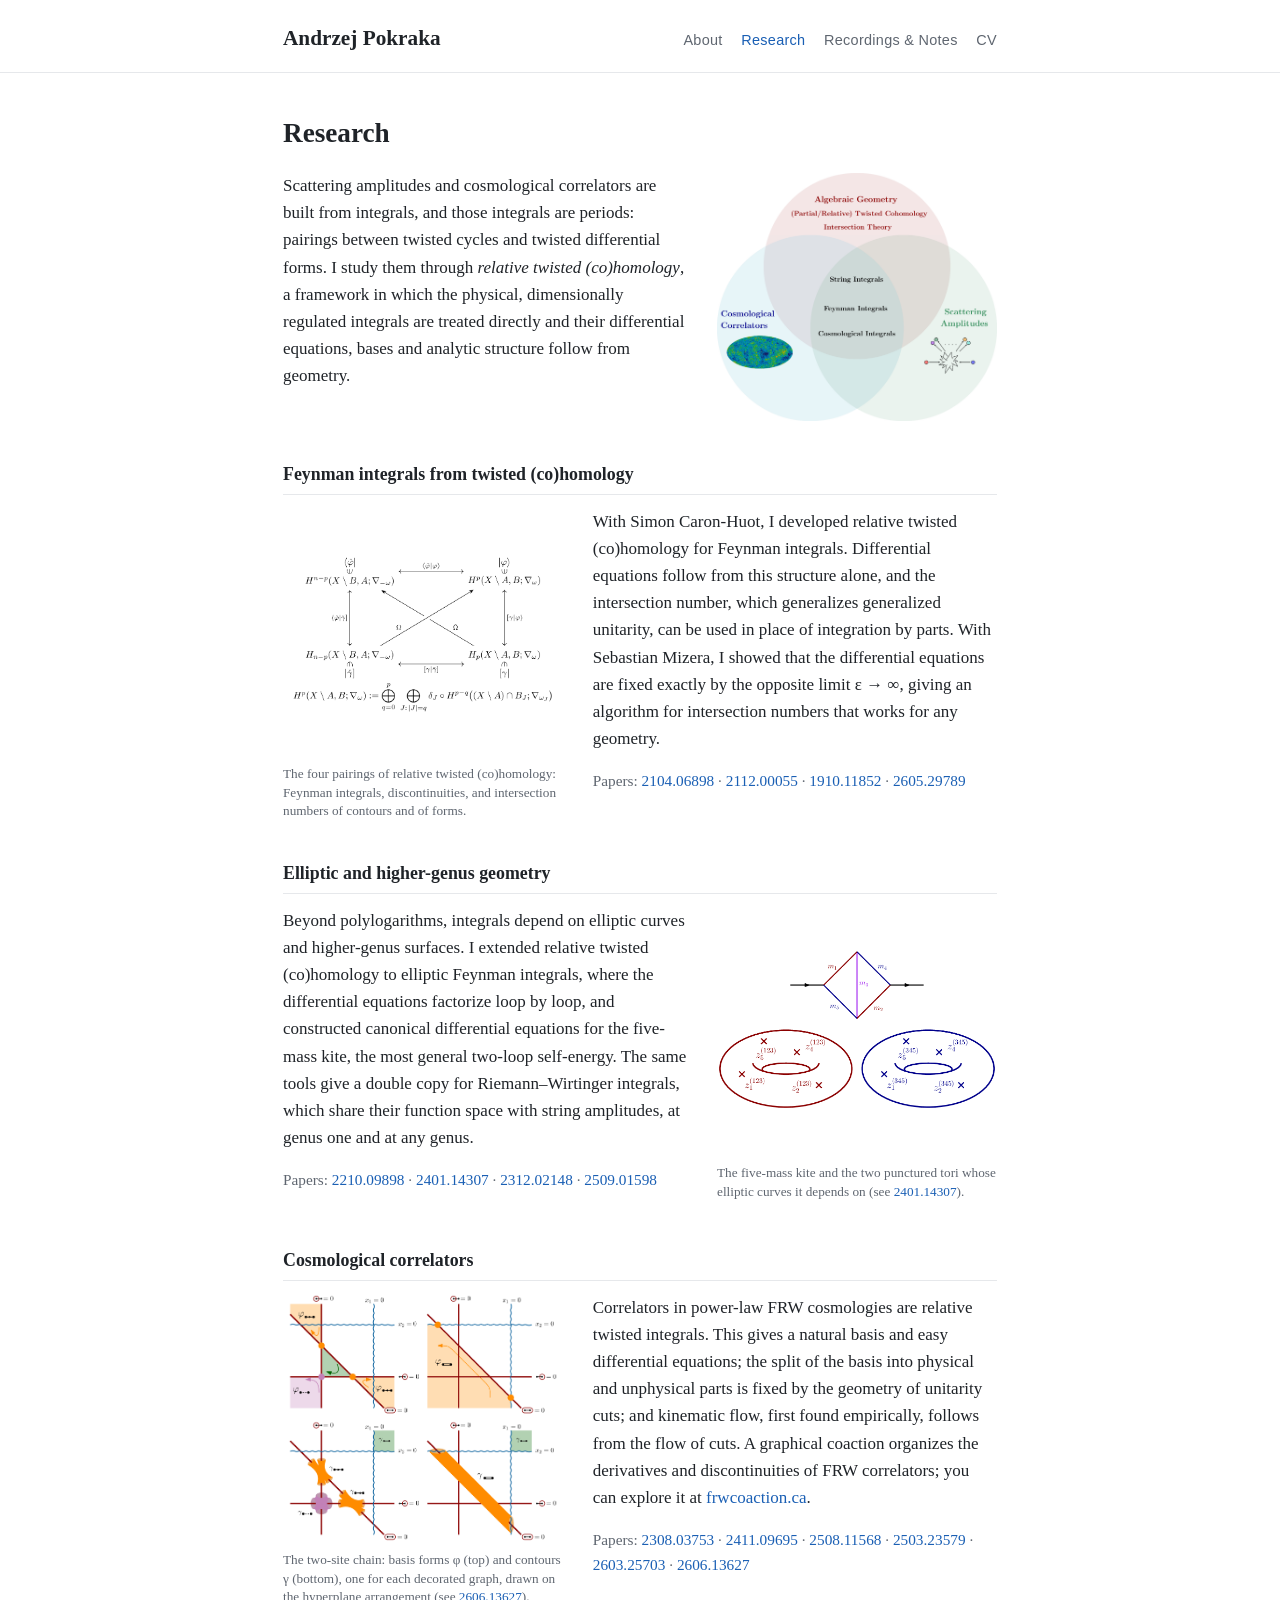
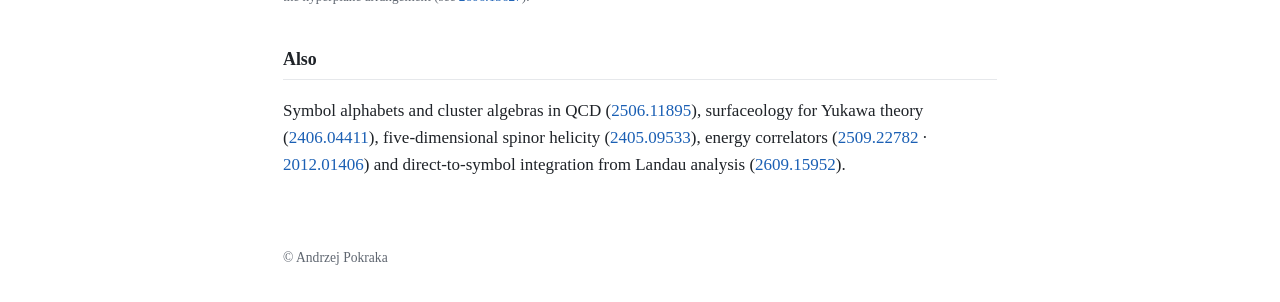
==== research.html @ 24476bbe "Launch personal website Co-Authored-By: Claude Opus 5.5 <noreply@anthropic.com>" ====
<!DOCTYPE html>
<html lang="en">
<head>
  <meta charset="utf-8">
  <meta name="viewport" content="width=device-width, initial-scale=1">
  <title>Research · Andrzej Pokraka</title>
  <link rel="stylesheet" href="style.css">
</head>
<body>
  <header class="site">
    <div class="inner">
      <a class="name" href="index.html">Andrzej Pokraka</a>
      <nav>
        <a href="index.html">About</a>
        <a href="research.html" aria-current="page">Research</a>
        <a href="notes.html">Recordings &amp; Notes</a>
        <a href="cv.pdf">CV</a>
      </nav>
    </div>
  </header>
  <main>
    <h1>Research</h1>
    <div class="row">
      <div class="text">
        <p>Scattering amplitudes and cosmological correlators are built from integrals, and
        those integrals are periods: pairings between twisted cycles and twisted differential
        forms. I study them through <em>relative twisted (co)homology</em>, a framework in
        which the physical, dimensionally regulated integrals are treated directly and their
        differential equations, bases and analytic structure follow from geometry.</p>
      </div>
      <figure class="pic">
        <a href="img/venn.png"><img src="img/venn.png" alt="Venn diagram: algebraic geometry, cosmological correlators and scattering amplitudes, overlapping in string, Feynman and cosmological integrals"></a>
      </figure>
    </div>

    <h2>Feynman integrals from twisted (co)homology</h2>
    <div class="row flip">
      <div class="text">
        <p>With Simon Caron-Huot, I developed relative twisted (co)homology for Feynman integrals.
        Differential equations follow from this structure alone, and the intersection number,
        which generalizes generalized unitarity, can be used in place of integration by parts.
        With Sebastian Mizera, I showed that the differential equations are fixed exactly by the
        opposite limit &epsilon;&nbsp;&rarr;&nbsp;&infin;, giving an algorithm for intersection numbers
        that works for any geometry.</p>
        <p class="relevant">Papers: <a href="https://arxiv.org/abs/2104.06898">2104.06898</a> · <a href="https://arxiv.org/abs/2112.00055">2112.00055</a> · <a href="https://arxiv.org/abs/1910.11852">1910.11852</a> · <a href="https://arxiv.org/abs/2605.29789">2605.29789</a></p>
      </div>
      <figure class="pic">
        <a href="img/duality.png"><img src="img/duality.png" alt="Commutative square of relative twisted cohomology and homology groups and their dual pairings"></a>
        <figcaption>The four pairings of relative twisted (co)homology: Feynman integrals, discontinuities, and intersection numbers of contours and of forms.</figcaption>
      </figure>
    </div>

    <h2>Elliptic and higher-genus geometry</h2>
    <div class="row">
      <div class="text">
        <p>Beyond polylogarithms, integrals depend on elliptic curves and higher-genus surfaces.
        I extended relative twisted (co)homology to elliptic Feynman integrals, where the
        differential equations factorize loop by loop, and constructed canonical differential
        equations for the five-mass kite, the most general two-loop self-energy. The same tools
        give a double copy for Riemann&ndash;Wirtinger integrals, which share their function space
        with string amplitudes, at genus one and at any genus.</p>
        <p class="relevant">Papers: <a href="https://arxiv.org/abs/2210.09898">2210.09898</a> · <a href="https://arxiv.org/abs/2401.14307">2401.14307</a> · <a href="https://arxiv.org/abs/2312.02148">2312.02148</a> · <a href="https://arxiv.org/abs/2509.01598">2509.01598</a></p>
      </div>
      <figure class="pic">
        <a href="img/kite_tori.png"><img src="img/kite_tori.png" alt="The five-mass kite and its two punctured tori"></a>
        <figcaption>The five-mass kite and the two punctured tori whose elliptic curves it depends on (see <a href="https://arxiv.org/abs/2401.14307">2401.14307</a>).</figcaption>
      </figure>
    </div>

    <h2>Cosmological correlators</h2>
    <div class="row flip">
      <div class="text">
        <p>Correlators in power-law FRW cosmologies are relative twisted integrals. This gives a
        natural basis and easy differential equations; the split of the basis into physical and
        unphysical parts is fixed by the geometry of unitarity cuts; and kinematic flow, first
        found empirically, follows from the flow of cuts. A graphical coaction organizes the
        derivatives and discontinuities of FRW correlators; you can explore it at
        <a href="https://frwcoaction.ca">frwcoaction.ca</a>.</p>
        <p class="relevant">Papers: <a href="https://arxiv.org/abs/2308.03753">2308.03753</a> · <a href="https://arxiv.org/abs/2411.09695">2411.09695</a> · <a href="https://arxiv.org/abs/2508.11568">2508.11568</a> · <a href="https://arxiv.org/abs/2503.23579">2503.23579</a> · <a href="https://arxiv.org/abs/2603.25703">2603.25703</a> · <a href="https://arxiv.org/abs/2606.13627">2606.13627</a></p>
      </div>
      <figure class="pic">
        <a href="img/twochain_basis.png"><img src="img/twochain_basis.png" alt="Basis forms and contours of the two-site chain drawn on its hyperplane arrangement"></a>
        <figcaption>The two-site chain: basis forms &phi; (top) and contours &gamma; (bottom), one for each decorated graph, drawn on the hyperplane arrangement (see <a href="https://arxiv.org/abs/2606.13627">2606.13627</a>).</figcaption>
      </figure>
    </div>

    <h2>Also</h2>
    <p>Symbol alphabets and cluster algebras in QCD (<a href="https://arxiv.org/abs/2506.11895">2506.11895</a>), surfaceology
    for Yukawa theory (<a href="https://arxiv.org/abs/2406.04411">2406.04411</a>), five-dimensional spinor helicity
    (<a href="https://arxiv.org/abs/2405.09533">2405.09533</a>), energy correlators (<a href="https://arxiv.org/abs/2509.22782">2509.22782</a> · <a href="https://arxiv.org/abs/2012.01406">2012.01406</a>) and
    direct-to-symbol integration from Landau analysis (<a href="https://arxiv.org/abs/2609.15952">2609.15952</a>).</p>
  </main>
  <footer>&copy; Andrzej Pokraka</footer>
</body>
</html>
---- style.css ----
:root {
  color-scheme: light;
  --bg: #ffffff;
  --text: #1f2328;
  --muted: #5f6670;
  --rule: #e6e8eb;
  --accent: #1a5fb4;       /* close to RoyalBlue in the LaTeX CV */
  --accent-soft: #e8f0fa;
  --maxw: 44rem;
}

* { box-sizing: border-box; }
html { font-size: 17px; }
body {
  margin: 0;
  background: var(--bg);
  color: var(--text);
  font-family: "Charter", "Bitstream Charter", "Iowan Old Style", Georgia, serif;
  line-height: 1.6;
}
a { color: var(--accent); text-decoration: none; }
a:hover { text-decoration: underline; }

header.site {
  border-bottom: 1px solid var(--rule);
}
header.site .inner, main, footer {
  max-width: var(--maxw);
  margin: 0 auto;
  padding: 0 1rem;
}
header.site .inner {
  display: flex;
  flex-wrap: wrap;
  align-items: baseline;
  justify-content: space-between;
  gap: .5rem 1.5rem;
  padding-top: 1.25rem;
  padding-bottom: 1rem;
}
.name {
  font-size: 1.25rem;
  font-weight: 600;
  color: var(--text);
}
nav a {
  font-family: -apple-system, BlinkMacSystemFont, "Helvetica Neue", sans-serif;
  font-size: .85rem;
  letter-spacing: .02em;
  color: var(--muted);
}
nav { display: flex; flex-wrap: wrap; gap: .3rem 1.1rem; }
nav a { white-space: nowrap; display: inline-block; }
nav a[aria-current="page"] { color: var(--accent); }

main { padding-top: 2.25rem; padding-bottom: 3rem; }
h1 { font-size: 1.6rem; font-weight: 600; margin: 0 0 1rem; }
h2 {
  font-size: 1.05rem;
  font-weight: 600;
  margin: 2.25rem 0 .75rem;
  padding-bottom: .3rem;
  border-bottom: 1px solid var(--rule);
}

/* Home */
.intro {
  display: flex;
  gap: 1.75rem;
  align-items: flex-end;
  margin-bottom: 1.75rem;
}
.intro h1 { margin-bottom: .9rem; }
.portrait {
  display: block;
  width: 190px;
  height: auto;
  border-radius: 4px;
  flex-shrink: 0;
}
.role { color: var(--muted); margin: 0 0 .5rem; line-height: 1.45; }
.links {
  font-family: -apple-system, BlinkMacSystemFont, "Helvetica Neue", sans-serif;
  font-size: .85rem;
  display: flex;
  flex-wrap: wrap;
  gap: .4rem 1rem;
  margin-top: 1.25rem;
}
@media (max-width: 560px) {
  .intro { flex-direction: column; align-items: flex-start; gap: 1rem; }
  .portrait { width: 150px; }
  nav { gap: .3rem .9rem; }
}

/* Lists */
ul.plain { list-style: none; padding: 0; margin: 0; }
ul.plain li { margin-bottom: 1rem; }
ul.plain.compact { display: flex; flex-wrap: wrap; gap: .3rem 1.4rem; }
ul.plain.compact li { margin: 0; }
ul.plain.tight li { margin-bottom: .3rem; }
ul.plain.tight .title { display: inline-block; min-width: 6.5rem; }
ul.plain.tight .ref { display: inline; }
h3 { font-size: .98rem; font-weight: 600; margin: 1.6rem 0 .3rem; }
h3 + .note { margin-top: 0; }
.title { font-weight: 600; }
.authors, .ref { display: block; color: var(--muted); font-size: .92rem; }
.authors strong { color: var(--text); font-weight: 600; }
.ref a { margin-right: .6rem; }
.tag {
  font-family: -apple-system, BlinkMacSystemFont, "Helvetica Neue", sans-serif;
  font-size: .7rem;
  text-transform: uppercase;
  letter-spacing: .04em;
  background: var(--accent-soft);
  color: var(--accent);
  border-radius: 3px;
  padding: .05rem .35rem;
  margin-left: .35rem;
  vertical-align: .1em;
}
.note { color: var(--muted); font-size: .92rem; }

footer {
  color: var(--muted);
  font-size: .8rem;
  padding-bottom: 2rem;
}

/* Research page: text beside a picture, alternating sides */
.row {
  display: flex;
  gap: 1.75rem;
  align-items: flex-start;
  margin-bottom: 1rem;
}
.row.flip { flex-direction: row-reverse; }
.row .text { flex: 1; min-width: 0; }
.row .text p:first-child { margin-top: 0; }
figure.pic { flex: 0 0 280px; margin: 0; }
figure.pic img {
  display: block;
  width: 280px;
  height: 250px;
  object-fit: contain;
  background: #fff;
  box-sizing: border-box;
}
figcaption { color: var(--muted); font-size: .78rem; line-height: 1.4; margin-top: .45rem; }
.relevant { font-size: .9rem; color: var(--muted); }
@media (max-width: 640px) {
  .row, .row.flip { flex-direction: column; }
  figure.pic { flex-basis: auto; width: 100%; }
  figure.pic img { width: 100%; height: 240px; }
}

/* Recent papers on the home page */
ol.recent { list-style: none; padding: 0; margin: 0; }
ol.recent li { margin-bottom: .9rem; }
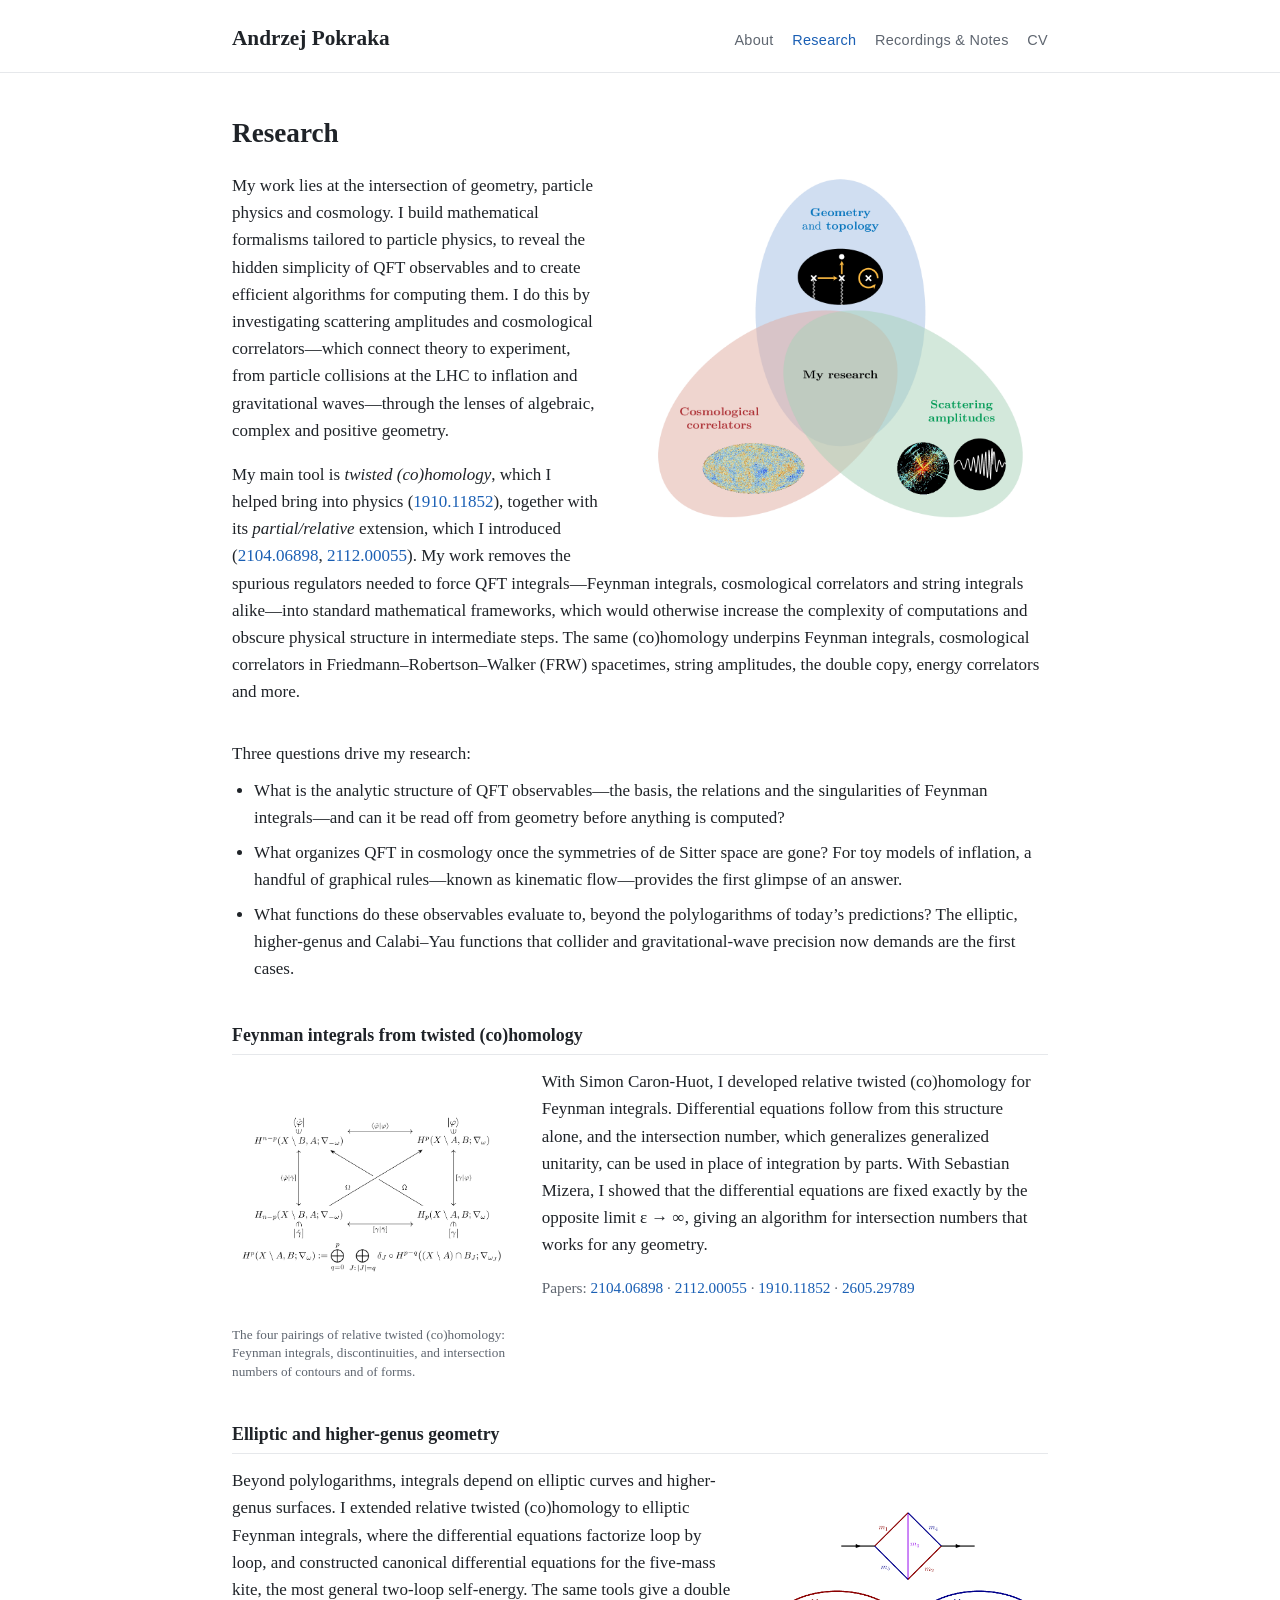
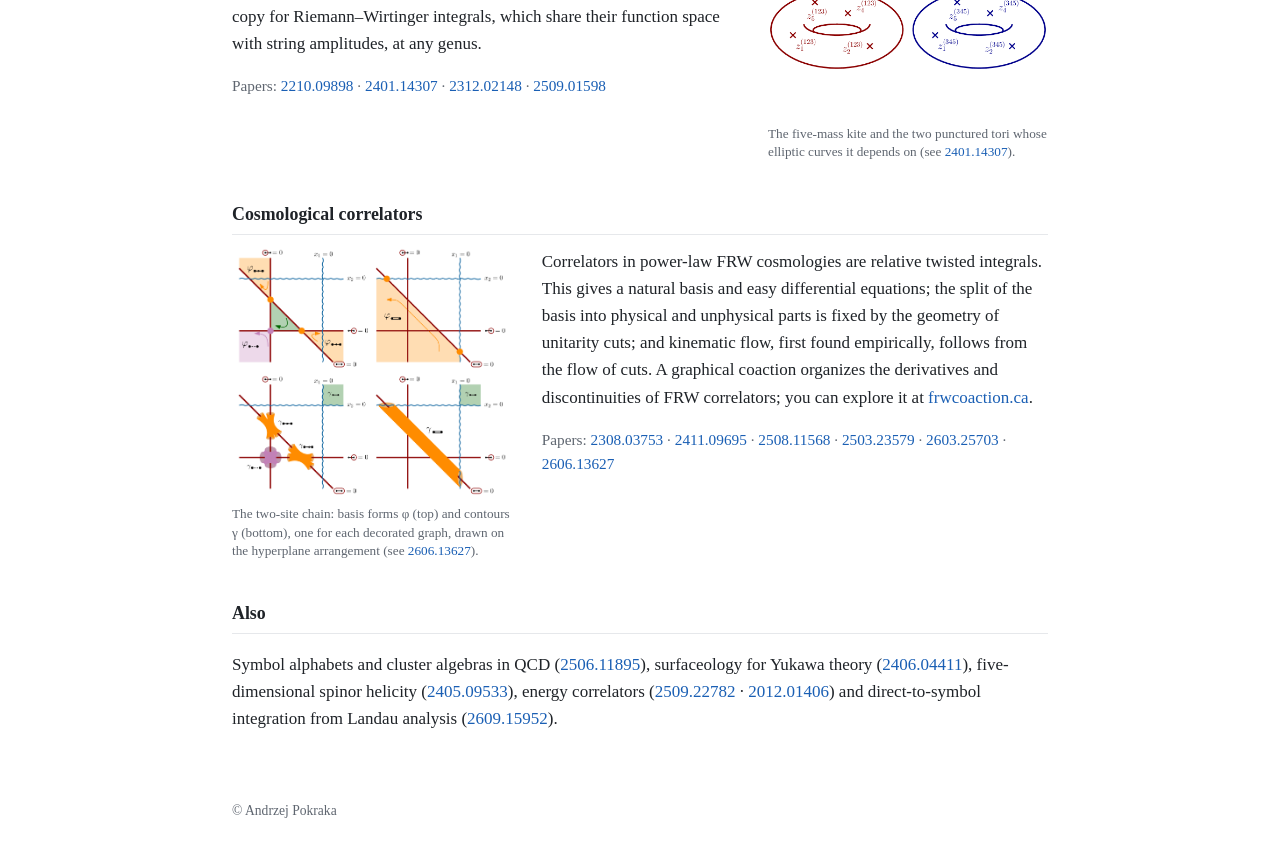
==== commit ebaaccc2: "Research page: Oxford Venn diagram, new overview, wider layout Co-Authored-By: Claude Opus 5.5 <nore" ====
--- a/research.html
+++ b/research.html
@@ -20,18 +20,23 @@
   </header>
   <main>
     <h1>Research</h1>
-    <div class="row">
-      <div class="text">
-        <p>Scattering amplitudes and cosmological correlators are built from integrals, and
-        those integrals are periods: pairings between twisted cycles and twisted differential
-        forms. I study them through <em>relative twisted (co)homology</em>, a framework in
-        which the physical, dimensionally regulated integrals are treated directly and their
-        differential equations, bases and analytic structure follow from geometry.</p>
-      </div>
-      <figure class="pic">
-        <a href="img/venn.png"><img src="img/venn.png" alt="Venn diagram: algebraic geometry, cosmological correlators and scattering amplitudes, overlapping in string, Feynman and cosmological integrals"></a>
+    <div class="intro-wrap">
+      <figure class="pic big">
+        <a href="img/venn.png"><img src="img/venn.png" alt="Venn diagram: geometry and topology, cosmological correlators and scattering amplitudes, with my research in the overlap"></a>
       </figure>
+        <p>My work lies at the intersection of geometry, particle physics and cosmology.
+        I build mathematical formalisms tailored to particle physics, to reveal the hidden simplicity of QFT observables and to create efficient algorithms for computing them.
+        I do this by investigating scattering amplitudes and cosmological correlators&mdash;which connect theory to experiment, from particle collisions at the LHC to inflation and gravitational waves&mdash;through the lenses of algebraic, complex and positive geometry.</p>
+        <p>My main tool is <em>twisted (co)homology</em>, which I helped bring into physics (<a href="https://arxiv.org/abs/1910.11852">1910.11852</a>), together with its <em>partial/relative</em> extension, which I introduced (<a href="https://arxiv.org/abs/2104.06898">2104.06898</a>, <a href="https://arxiv.org/abs/2112.00055">2112.00055</a>).
+        My work removes the spurious regulators needed to force QFT integrals&mdash;Feynman integrals, cosmological correlators and string integrals alike&mdash;into standard mathematical frameworks, which would otherwise increase the complexity of computations and obscure physical structure in intermediate steps.
+        The same (co)homology underpins Feynman integrals, cosmological correlators in Friedmann&ndash;Robertson&ndash;Walker (FRW) spacetimes, string amplitudes, the double copy, energy correlators and more.</p>
     </div>
+    <p>Three questions drive my research:</p>
+    <ul class="questions">
+      <li>What is the analytic structure of QFT observables&mdash;the basis, the relations and the singularities of Feynman integrals&mdash;and can it be read off from geometry before anything is computed?</li>
+      <li>What organizes QFT in cosmology once the symmetries of de Sitter space are gone? For toy models of inflation, a handful of graphical rules&mdash;known as kinematic flow&mdash;provides the first glimpse of an answer.</li>
+      <li>What functions do these observables evaluate to, beyond the polylogarithms of today&rsquo;s predictions? The elliptic, higher-genus and Calabi&ndash;Yau functions that collider and gravitational-wave precision now demands are the first cases.</li>
+    </ul>
 
     <h2>Feynman integrals from twisted (co)homology</h2>
     <div class="row flip">
@@ -58,7 +63,7 @@
         differential equations factorize loop by loop, and constructed canonical differential
         equations for the five-mass kite, the most general two-loop self-energy. The same tools
         give a double copy for Riemann&ndash;Wirtinger integrals, which share their function space
-        with string amplitudes, at genus one and at any genus.</p>
+        with string amplitudes, at any genus.</p>
         <p class="relevant">Papers: <a href="https://arxiv.org/abs/2210.09898">2210.09898</a> · <a href="https://arxiv.org/abs/2401.14307">2401.14307</a> · <a href="https://arxiv.org/abs/2312.02148">2312.02148</a> · <a href="https://arxiv.org/abs/2509.01598">2509.01598</a></p>
       </div>
       <figure class="pic">
--- a/style.css
+++ b/style.css
@@ -6,7 +6,7 @@
   --rule: #e6e8eb;
   --accent: #1a5fb4;       /* close to RoyalBlue in the LaTeX CV */
   --accent-soft: #e8f0fa;
-  --maxw: 44rem;
+  --maxw: 50rem;
 }
 
 * { box-sizing: border-box; }
@@ -146,13 +146,22 @@
   background: #fff;
   box-sizing: border-box;
 }
+/* intro: the Venn diagram floats right and the text wraps around it */
+.intro-wrap::after { content: ""; display: block; clear: both; }
+.intro-wrap p:first-of-type { margin-top: 0; }
+figure.pic.big { float: right; width: 420px; margin: .2rem 0 .8rem 1.75rem; }
+figure.pic.big img { width: 100%; height: auto; }
 figcaption { color: var(--muted); font-size: .78rem; line-height: 1.4; margin-top: .45rem; }
 .relevant { font-size: .9rem; color: var(--muted); }
 @media (max-width: 640px) {
   .row, .row.flip { flex-direction: column; }
   figure.pic { flex-basis: auto; width: 100%; }
   figure.pic img { width: 100%; height: 240px; }
+  figure.pic.big { float: none; width: 100%; margin: 0 0 1rem; }
 }
+
+ul.questions { margin: -.4rem 0 1rem; padding-left: 1.3rem; }
+ul.questions li { margin-bottom: .45rem; }
 
 /* Recent papers on the home page */
 ol.recent { list-style: none; padding: 0; margin: 0; }
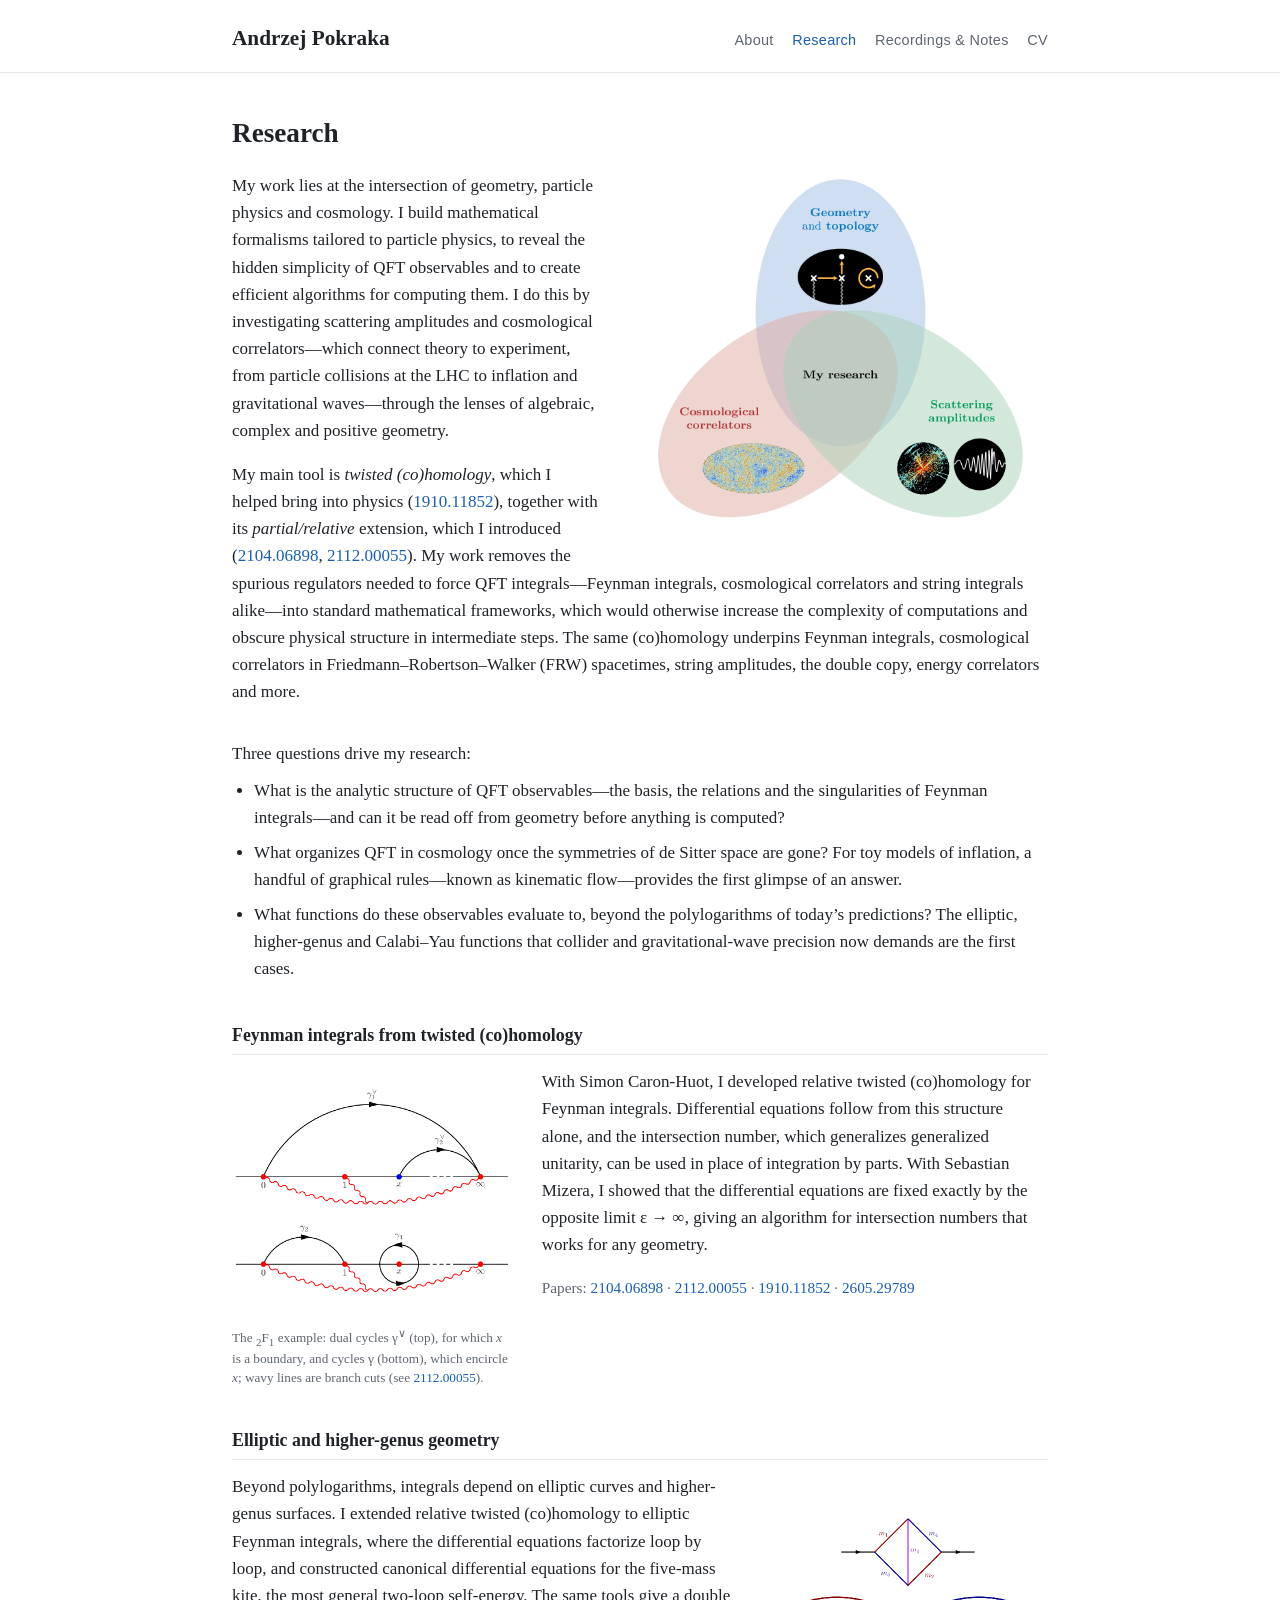
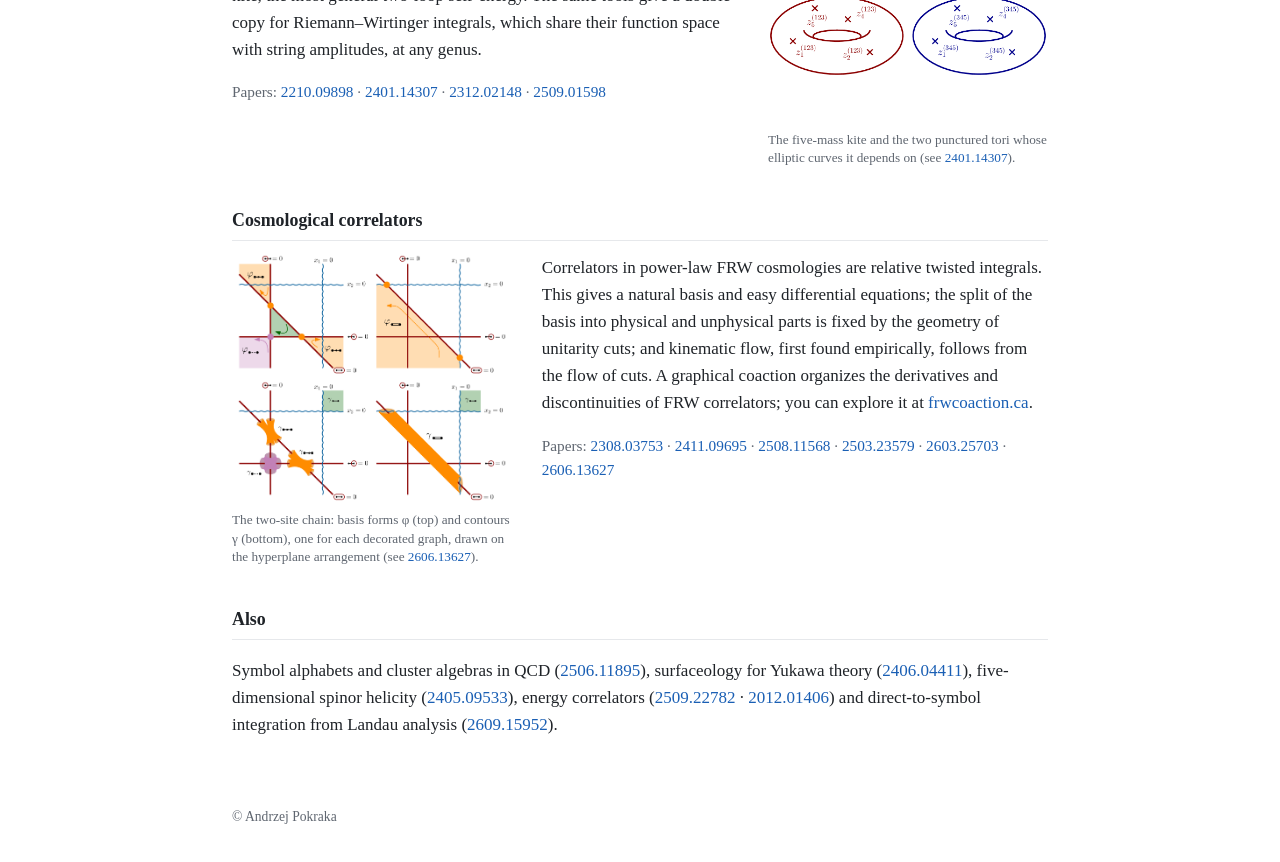
==== commit 6aa73672: "Research: 2F1 example figure in the Feynman-integrals section Co-Authored-By: Claude Opus 5.5 <norep" ====
--- a/research.html
+++ b/research.html
@@ -50,8 +50,8 @@
         <p class="relevant">Papers: <a href="https://arxiv.org/abs/2104.06898">2104.06898</a> · <a href="https://arxiv.org/abs/2112.00055">2112.00055</a> · <a href="https://arxiv.org/abs/1910.11852">1910.11852</a> · <a href="https://arxiv.org/abs/2605.29789">2605.29789</a></p>
       </div>
       <figure class="pic">
-        <a href="img/duality.png"><img src="img/duality.png" alt="Commutative square of relative twisted cohomology and homology groups and their dual pairings"></a>
-        <figcaption>The four pairings of relative twisted (co)homology: Feynman integrals, discontinuities, and intersection numbers of contours and of forms.</figcaption>
+        <a href="img/twoF1.png"><img src="img/twoF1.png" alt="Dual cycles and cycles for the Gauss hypergeometric function on the punctured line, with branch cuts"></a>
+        <figcaption>The <sub>2</sub>F<sub>1</sub> example: dual cycles &gamma;<sup>&or;</sup> (top), for which <i>x</i> is a boundary, and cycles &gamma; (bottom), which encircle <i>x</i>; wavy lines are branch cuts (see <a href="https://arxiv.org/abs/2112.00055">2112.00055</a>).</figcaption>
       </figure>
     </div>
 
